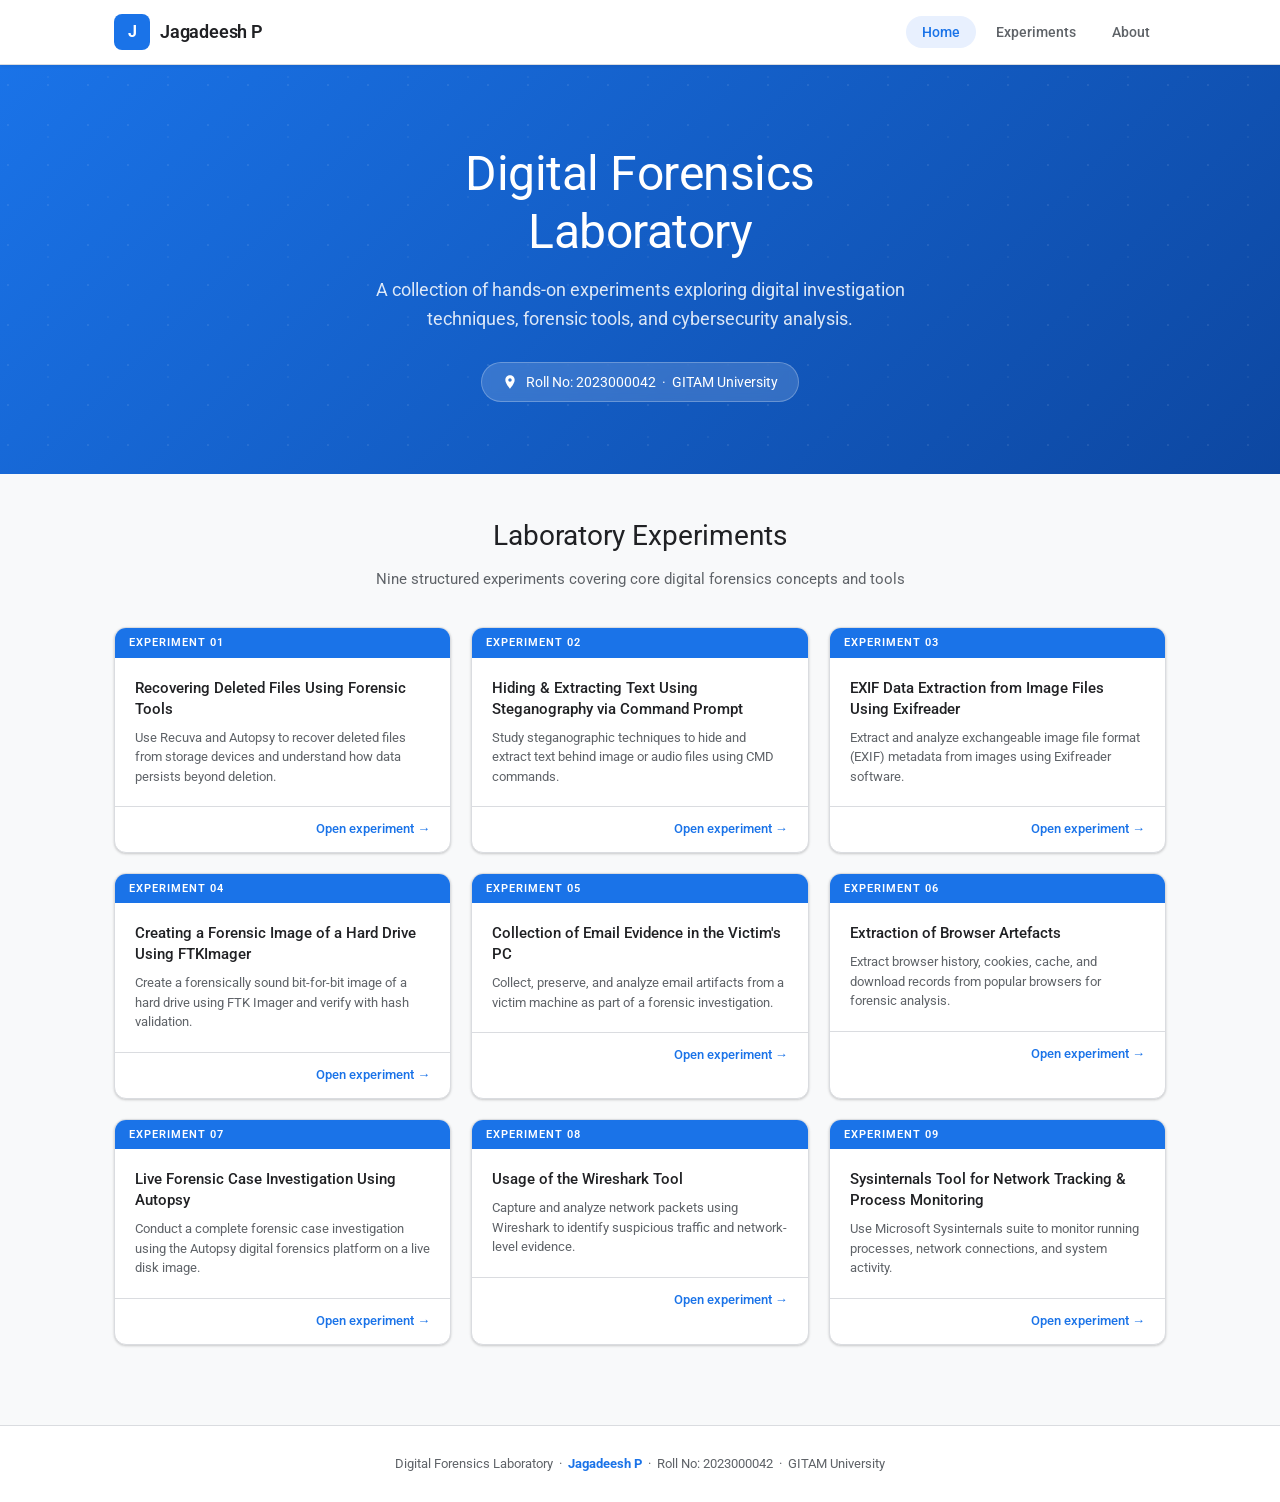
==== index.html @ 0c58a4b4 "Initial commit: Digital Forensics Lab site for Jagadeesh P (2023000042)" ====
<!DOCTYPE html>
<html lang="en">
<head>
  <meta charset="UTF-8" />
  <meta name="viewport" content="width=device-width, initial-scale=1.0" />
  <title>Digital Forensics Lab — Jagadeesh P</title>
  <link rel="preconnect" href="https://fonts.googleapis.com" />
  <link href="https://fonts.googleapis.com/css2?family=Google+Sans:wght@400;500;600;700&family=Roboto:wght@400;500&family=Roboto+Mono&display=swap" rel="stylesheet" />
  <link rel="stylesheet" href="style.css" />
</head>
<body>

<!-- NAV -->
<nav class="site-nav">
  <div class="nav-inner">
    <a href="index.html" class="site-logo">
      <div class="logo-icon">J</div>
      <span class="logo-text">Jagadeesh P</span>
    </a>
    <ul class="nav-links">
      <li><a href="index.html" class="active">Home</a></li>
      <li><a href="experiments.html">Experiments</a></li>
      <li><a href="about.html">About</a></li>
    </ul>
  </div>
</nav>

<!-- HERO -->
<section class="hero">
  <div class="hero-content">
    <h1>Digital Forensics<br>Laboratory</h1>
    <p>A collection of hands-on experiments exploring digital investigation techniques, forensic tools, and cybersecurity analysis.</p>
    <div class="hero-meta">
      <svg width="16" height="16" viewBox="0 0 24 24" fill="currentColor"><path d="M12 2C8.13 2 5 5.13 5 9c0 5.25 7 13 7 13s7-7.75 7-13c0-3.87-3.13-7-7-7zm0 9.5c-1.38 0-2.5-1.12-2.5-2.5s1.12-2.5 2.5-2.5 2.5 1.12 2.5 2.5-1.12 2.5-2.5 2.5z"/></svg>
      Roll No: 2023000042 &nbsp;·&nbsp; GITAM University
    </div>
  </div>
</section>

<!-- EXPERIMENTS LIST -->
<div class="page-wrap">
  <div class="section-heading">
    <h2>Laboratory Experiments</h2>
    <p>Nine structured experiments covering core digital forensics concepts and tools</p>
  </div>

  <div class="cards-grid">

    <a href="experiments/exp1.html" class="card">
      <div class="card-num">Experiment 01</div>
      <div class="card-body">
        <h3>Recovering Deleted Files Using Forensic Tools</h3>
        <p>Use Recuva and Autopsy to recover deleted files from storage devices and understand how data persists beyond deletion.</p>
      </div>
      <div class="card-arrow">Open experiment →</div>
    </a>

    <a href="experiments/exp2.html" class="card">
      <div class="card-num">Experiment 02</div>
      <div class="card-body">
        <h3>Hiding &amp; Extracting Text Using Steganography via Command Prompt</h3>
        <p>Study steganographic techniques to hide and extract text behind image or audio files using CMD commands.</p>
      </div>
      <div class="card-arrow">Open experiment →</div>
    </a>

    <a href="experiments/exp3.html" class="card">
      <div class="card-num">Experiment 03</div>
      <div class="card-body">
        <h3>EXIF Data Extraction from Image Files Using Exifreader</h3>
        <p>Extract and analyze exchangeable image file format (EXIF) metadata from images using Exifreader software.</p>
      </div>
      <div class="card-arrow">Open experiment →</div>
    </a>

    <a href="experiments/exp4.html" class="card">
      <div class="card-num">Experiment 04</div>
      <div class="card-body">
        <h3>Creating a Forensic Image of a Hard Drive Using FTKImager</h3>
        <p>Create a forensically sound bit-for-bit image of a hard drive using FTK Imager and verify with hash validation.</p>
      </div>
      <div class="card-arrow">Open experiment →</div>
    </a>

    <a href="experiments/exp5.html" class="card">
      <div class="card-num">Experiment 05</div>
      <div class="card-body">
        <h3>Collection of Email Evidence in the Victim's PC</h3>
        <p>Collect, preserve, and analyze email artifacts from a victim machine as part of a forensic investigation.</p>
      </div>
      <div class="card-arrow">Open experiment →</div>
    </a>

    <a href="experiments/exp6.html" class="card">
      <div class="card-num">Experiment 06</div>
      <div class="card-body">
        <h3>Extraction of Browser Artefacts</h3>
        <p>Extract browser history, cookies, cache, and download records from popular browsers for forensic analysis.</p>
      </div>
      <div class="card-arrow">Open experiment →</div>
    </a>

    <a href="experiments/exp7.html" class="card">
      <div class="card-num">Experiment 07</div>
      <div class="card-body">
        <h3>Live Forensic Case Investigation Using Autopsy</h3>
        <p>Conduct a complete forensic case investigation using the Autopsy digital forensics platform on a live disk image.</p>
      </div>
      <div class="card-arrow">Open experiment →</div>
    </a>

    <a href="experiments/exp8.html" class="card">
      <div class="card-num">Experiment 08</div>
      <div class="card-body">
        <h3>Usage of the Wireshark Tool</h3>
        <p>Capture and analyze network packets using Wireshark to identify suspicious traffic and network-level evidence.</p>
      </div>
      <div class="card-arrow">Open experiment →</div>
    </a>

    <a href="experiments/exp9.html" class="card">
      <div class="card-num">Experiment 09</div>
      <div class="card-body">
        <h3>Sysinternals Tool for Network Tracking &amp; Process Monitoring</h3>
        <p>Use Microsoft Sysinternals suite to monitor running processes, network connections, and system activity.</p>
      </div>
      <div class="card-arrow">Open experiment →</div>
    </a>

  </div>
</div>

<!-- FOOTER -->
<footer class="site-footer">
  <p>Digital Forensics Laboratory &nbsp;·&nbsp; <strong>Jagadeesh P</strong> &nbsp;·&nbsp; Roll No: 2023000042 &nbsp;·&nbsp; GITAM University</p>
</footer>

</body>
</html>
---- style.css ----
/* Google Sites inspired theme - Jagadeesh (Blue accent) */

:root {
  --primary: #1a73e8;
  --primary-dark: #1557b0;
  --primary-light: #e8f0fe;
  --accent: #1a73e8;
  --header-bg: #1a73e8;
  --nav-bg: #ffffff;
  --hero-bg: linear-gradient(135deg, #1a73e8 0%, #0d47a1 100%);
  --text-primary: #202124;
  --text-secondary: #5f6368;
  --text-on-primary: #ffffff;
  --surface: #ffffff;
  --surface-variant: #f8f9fa;
  --border: #dadce0;
  --card-shadow: 0 1px 3px rgba(0,0,0,0.12), 0 1px 2px rgba(0,0,0,0.08);
  --card-hover-shadow: 0 4px 12px rgba(26,115,232,0.15), 0 2px 6px rgba(0,0,0,0.1);
  --font: 'Google Sans', 'Roboto', sans-serif;
  --font-mono: 'Roboto Mono', monospace;
  --radius: 8px;
  --radius-lg: 12px;
}

* { box-sizing: border-box; margin: 0; padding: 0; }

html { scroll-behavior: smooth; }

body {
  font-family: var(--font);
  color: var(--text-primary);
  background: var(--surface-variant);
  line-height: 1.6;
  font-size: 16px;
}

/* ── NAVIGATION ── */
.site-nav {
  background: var(--nav-bg);
  border-bottom: 1px solid var(--border);
  position: sticky;
  top: 0;
  z-index: 100;
  box-shadow: 0 1px 4px rgba(0,0,0,0.08);
}

.nav-inner {
  max-width: 1100px;
  margin: 0 auto;
  padding: 0 24px;
  height: 64px;
  display: flex;
  align-items: center;
  justify-content: space-between;
}

.site-logo {
  display: flex;
  align-items: center;
  gap: 10px;
  text-decoration: none;
}

.site-logo .logo-icon {
  width: 36px;
  height: 36px;
  background: var(--primary);
  border-radius: 8px;
  display: flex;
  align-items: center;
  justify-content: center;
  color: white;
  font-weight: 700;
  font-size: 16px;
}

.site-logo .logo-text {
  font-size: 18px;
  font-weight: 600;
  color: var(--text-primary);
  letter-spacing: -0.2px;
}

.nav-links {
  display: flex;
  align-items: center;
  gap: 4px;
  list-style: none;
}

.nav-links a {
  text-decoration: none;
  color: var(--text-secondary);
  font-size: 14px;
  font-weight: 500;
  padding: 8px 16px;
  border-radius: 20px;
  transition: background 0.2s, color 0.2s;
}

.nav-links a:hover,
.nav-links a.active {
  background: var(--primary-light);
  color: var(--primary);
}

/* ── HERO ── */
.hero {
  background: var(--hero-bg);
  padding: 80px 24px 72px;
  text-align: center;
  position: relative;
  overflow: hidden;
}

.hero::before {
  content: '';
  position: absolute;
  inset: 0;
  background-image: radial-gradient(circle at 20% 50%, rgba(255,255,255,0.08) 1px, transparent 1px),
    radial-gradient(circle at 80% 20%, rgba(255,255,255,0.05) 1px, transparent 1px);
  background-size: 40px 40px, 60px 60px;
}

.hero-content { position: relative; max-width: 760px; margin: 0 auto; }

.hero h1 {
  font-size: clamp(28px, 5vw, 48px);
  font-weight: 400;
  color: white;
  letter-spacing: -0.5px;
  line-height: 1.2;
  margin-bottom: 16px;
}

.hero p {
  font-size: 18px;
  color: rgba(255,255,255,0.85);
  max-width: 560px;
  margin: 0 auto 28px;
}

.hero-meta {
  display: inline-flex;
  align-items: center;
  gap: 8px;
  background: rgba(255,255,255,0.15);
  border: 1px solid rgba(255,255,255,0.25);
  padding: 8px 20px;
  border-radius: 24px;
  color: white;
  font-size: 14px;
  backdrop-filter: blur(4px);
}

/* ── PAGE WRAPPER ── */
.page-wrap {
  max-width: 1100px;
  margin: 0 auto;
  padding: 40px 24px 80px;
}

/* ── SECTION HEADING ── */
.section-heading {
  text-align: center;
  margin-bottom: 36px;
}

.section-heading h2 {
  font-size: 28px;
  font-weight: 400;
  color: var(--text-primary);
  margin-bottom: 8px;
}

.section-heading p {
  color: var(--text-secondary);
  font-size: 15px;
}

/* ── CARDS GRID ── */
.cards-grid {
  display: grid;
  grid-template-columns: repeat(auto-fill, minmax(300px, 1fr));
  gap: 20px;
}

.card {
  background: var(--surface);
  border: 1px solid var(--border);
  border-radius: var(--radius-lg);
  overflow: hidden;
  text-decoration: none;
  color: inherit;
  display: block;
  transition: box-shadow 0.2s, transform 0.2s;
  box-shadow: var(--card-shadow);
}

.card:hover {
  box-shadow: var(--card-hover-shadow);
  transform: translateY(-2px);
}

.card-num {
  background: var(--primary);
  color: white;
  font-size: 11px;
  font-weight: 600;
  letter-spacing: 1px;
  text-transform: uppercase;
  padding: 6px 14px;
}

.card-body { padding: 20px; }

.card-body h3 {
  font-size: 15px;
  font-weight: 500;
  line-height: 1.4;
  color: var(--text-primary);
  margin-bottom: 8px;
}

.card-body p {
  font-size: 13px;
  color: var(--text-secondary);
  line-height: 1.5;
}

.card-arrow {
  display: flex;
  align-items: center;
  justify-content: flex-end;
  padding: 12px 20px;
  border-top: 1px solid var(--border);
  color: var(--primary);
  font-size: 13px;
  font-weight: 500;
  gap: 4px;
}

/* ── EXPERIMENT PAGE ── */
.exp-header {
  background: var(--hero-bg);
  padding: 56px 24px 48px;
  text-align: center;
}

.exp-header .exp-num {
  display: inline-block;
  background: rgba(255,255,255,0.2);
  color: white;
  font-size: 12px;
  font-weight: 600;
  letter-spacing: 1.5px;
  text-transform: uppercase;
  padding: 4px 14px;
  border-radius: 20px;
  margin-bottom: 14px;
}

.exp-header h1 {
  font-size: clamp(20px, 4vw, 34px);
  font-weight: 400;
  color: white;
  max-width: 780px;
  margin: 0 auto;
  line-height: 1.3;
}

/* ── CONTENT BLOCKS ── */
.content-block {
  background: var(--surface);
  border: 1px solid var(--border);
  border-radius: var(--radius-lg);
  padding: 32px;
  margin-bottom: 24px;
  box-shadow: var(--card-shadow);
}

.content-block h2 {
  font-size: 20px;
  font-weight: 500;
  color: var(--primary);
  margin-bottom: 16px;
  padding-bottom: 12px;
  border-bottom: 2px solid var(--primary-light);
  display: flex;
  align-items: center;
  gap: 10px;
}

.content-block h2 .icon {
  width: 28px;
  height: 28px;
  background: var(--primary-light);
  border-radius: 6px;
  display: inline-flex;
  align-items: center;
  justify-content: center;
  font-size: 14px;
}

.content-block p {
  color: var(--text-secondary);
  font-size: 15px;
  line-height: 1.75;
  margin-bottom: 12px;
}

.content-block p:last-child { margin-bottom: 0; }

/* ── STEPS ── */
.steps-list { list-style: none; counter-reset: steps; }

.steps-list li {
  counter-increment: steps;
  display: flex;
  gap: 16px;
  margin-bottom: 20px;
  align-items: flex-start;
}

.steps-list li::before {
  content: counter(steps);
  flex-shrink: 0;
  width: 30px;
  height: 30px;
  background: var(--primary);
  color: white;
  border-radius: 50%;
  display: flex;
  align-items: center;
  justify-content: center;
  font-size: 13px;
  font-weight: 600;
  margin-top: 2px;
}

.steps-list li .step-content h4 {
  font-size: 15px;
  font-weight: 500;
  color: var(--text-primary);
  margin-bottom: 4px;
}

.steps-list li .step-content p {
  font-size: 14px;
  color: var(--text-secondary);
  margin-bottom: 0;
}

/* ── CODE BLOCK ── */
.code-block {
  background: #1e1e2e;
  color: #cdd6f4;
  font-family: var(--font-mono);
  font-size: 13px;
  padding: 20px 24px;
  border-radius: var(--radius);
  overflow-x: auto;
  margin: 16px 0;
  line-height: 1.7;
}

/* ── IMAGE PLACEHOLDER ── */
.img-placeholder {
  background: var(--surface-variant);
  border: 2px dashed var(--border);
  border-radius: var(--radius);
  padding: 40px 20px;
  text-align: center;
  color: var(--text-secondary);
  font-size: 14px;
  margin: 16px 0;
}

.img-placeholder .icon { font-size: 32px; margin-bottom: 8px; }

.img-row {
  display: grid;
  grid-template-columns: repeat(auto-fill, minmax(220px, 1fr));
  gap: 16px;
  margin: 16px 0;
}

/* ── INFO CHIPS ── */
.info-chips {
  display: flex;
  flex-wrap: wrap;
  gap: 8px;
  margin: 16px 0;
}

.chip {
  background: var(--primary-light);
  color: var(--primary);
  font-size: 13px;
  font-weight: 500;
  padding: 6px 14px;
  border-radius: 20px;
}

/* ── NAV BREADCRUMB ── */
.breadcrumb {
  display: flex;
  align-items: center;
  gap: 8px;
  padding: 16px 24px;
  background: var(--surface);
  border-bottom: 1px solid var(--border);
  font-size: 13px;
  max-width: 100%;
}

.breadcrumb a {
  color: var(--primary);
  text-decoration: none;
}

.breadcrumb a:hover { text-decoration: underline; }
.breadcrumb span { color: var(--text-secondary); }

/* ── EXP NAV ── */
.exp-nav {
  display: flex;
  justify-content: space-between;
  margin-top: 32px;
  gap: 16px;
}

.exp-nav a {
  background: var(--surface);
  border: 1px solid var(--border);
  color: var(--primary);
  text-decoration: none;
  padding: 12px 20px;
  border-radius: var(--radius);
  font-size: 14px;
  font-weight: 500;
  display: flex;
  align-items: center;
  gap: 8px;
  transition: background 0.2s;
}

.exp-nav a:hover { background: var(--primary-light); }

/* ── FOOTER ── */
.site-footer {
  background: var(--surface);
  border-top: 1px solid var(--border);
  padding: 28px 24px;
  text-align: center;
  color: var(--text-secondary);
  font-size: 13px;
}

.site-footer strong { color: var(--primary); }

/* ── ABOUT CARD ── */
.about-card {
  background: var(--hero-bg);
  border-radius: var(--radius-lg);
  padding: 40px;
  color: white;
  text-align: center;
  margin-bottom: 32px;
}

.about-card .avatar {
  width: 80px;
  height: 80px;
  background: rgba(255,255,255,0.2);
  border-radius: 50%;
  margin: 0 auto 16px;
  display: flex;
  align-items: center;
  justify-content: center;
  font-size: 32px;
  font-weight: 700;
}

.about-card h2 { font-size: 24px; font-weight: 400; margin-bottom: 6px; }
.about-card p { opacity: 0.85; font-size: 15px; }

/* ── RESPONSIVE ── */
@media (max-width: 640px) {
  .nav-links { display: none; }
  .hero { padding: 48px 16px 40px; }
  .content-block { padding: 20px; }
  .exp-nav { flex-direction: column; }
}
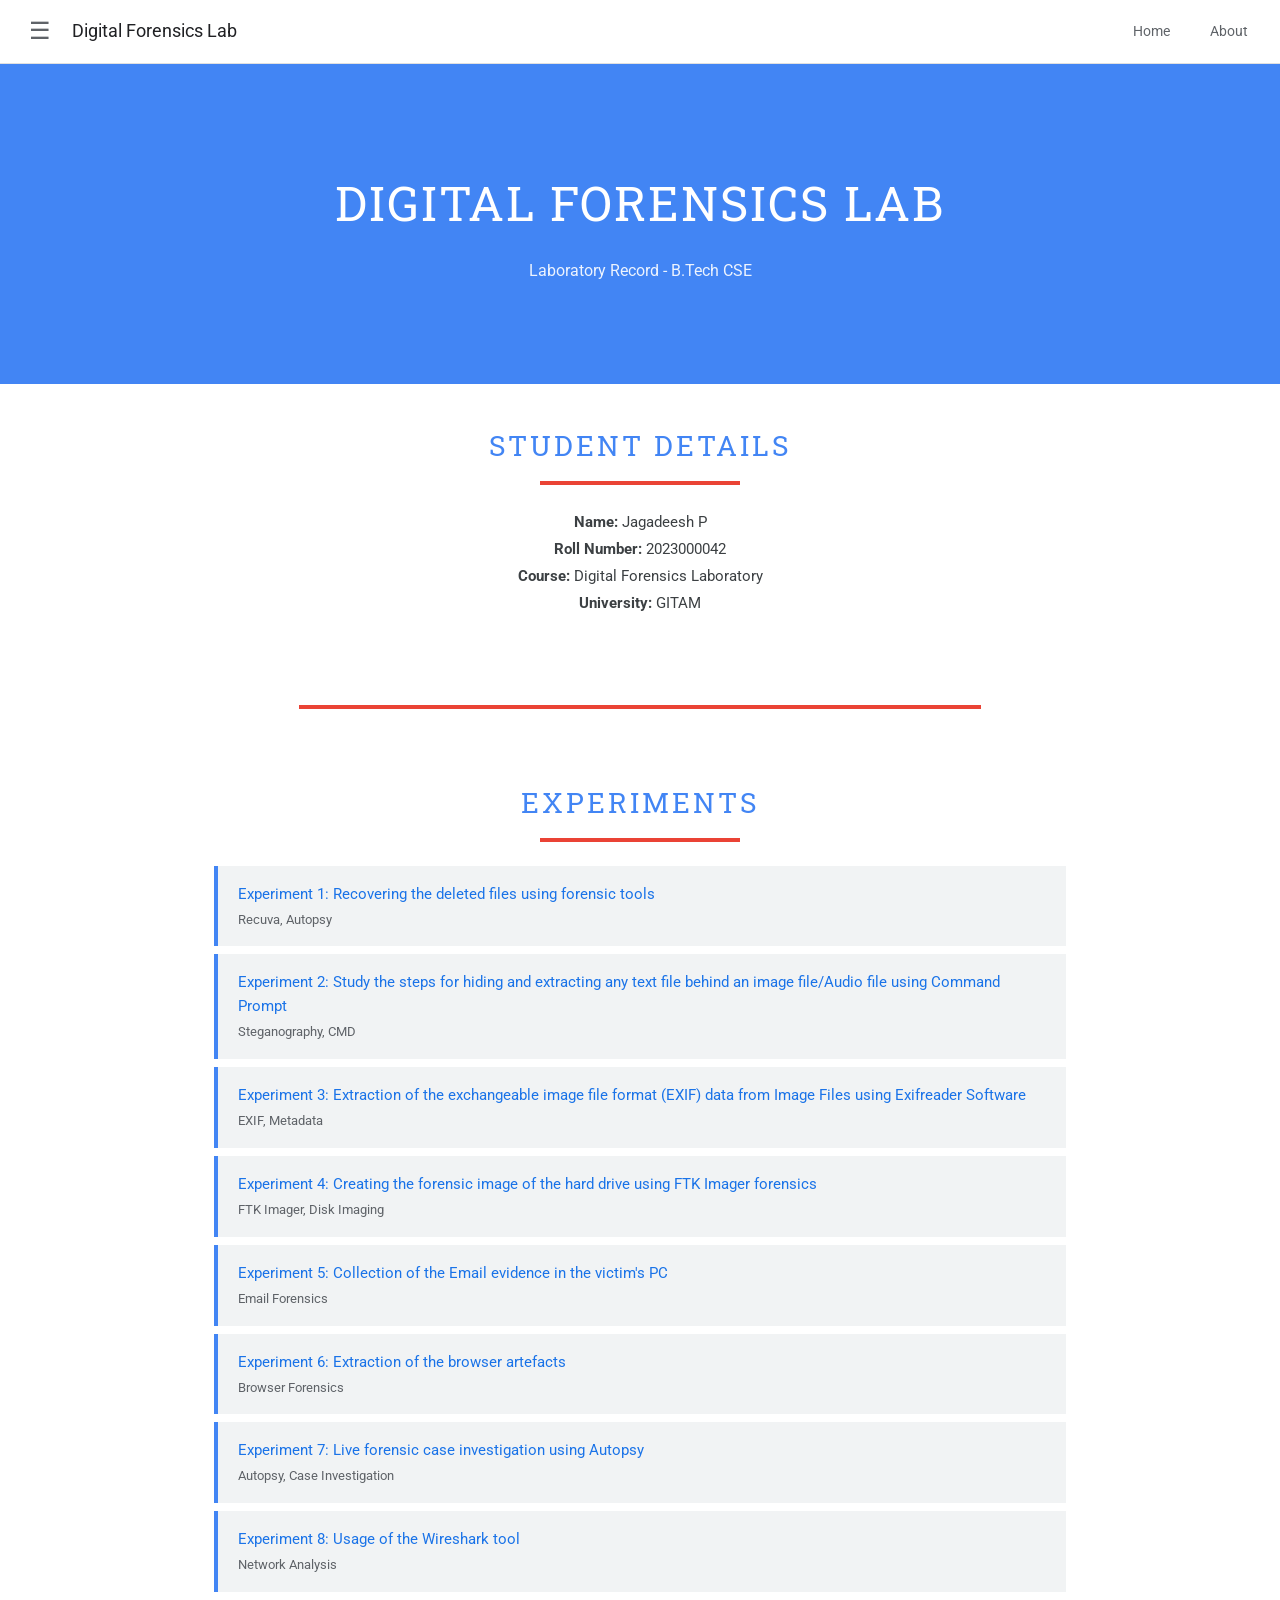
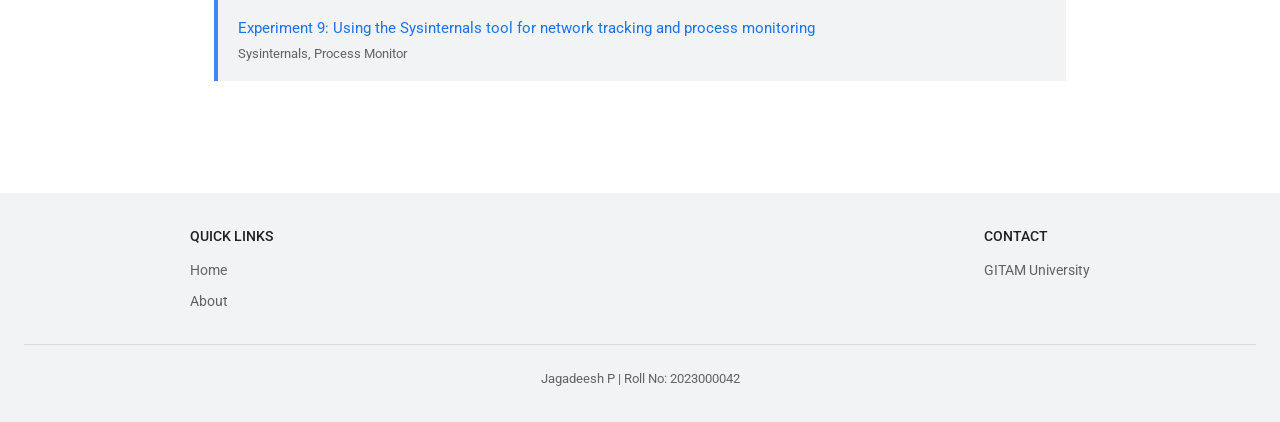
==== commit 17266f50: "Add authentic Google Sites styled digital forensics lab experiments" ====
--- a/index.html
+++ b/index.html
@@ -1,138 +1,114 @@
 <!DOCTYPE html>
 <html lang="en">
 <head>
-  <meta charset="UTF-8" />
-  <meta name="viewport" content="width=device-width, initial-scale=1.0" />
-  <title>Digital Forensics Lab — Jagadeesh P</title>
-  <link rel="preconnect" href="https://fonts.googleapis.com" />
-  <link href="https://fonts.googleapis.com/css2?family=Google+Sans:wght@400;500;600;700&family=Roboto:wght@400;500&family=Roboto+Mono&display=swap" rel="stylesheet" />
-  <link rel="stylesheet" href="style.css" />
+  <meta charset="UTF-8">
+  <meta name="viewport" content="width=device-width, initial-scale=1.0">
+  <title>Digital Forensics Lab</title>
+  <link rel="stylesheet" href="style.css">
 </head>
 <body>
 
-<!-- NAV -->
-<nav class="site-nav">
-  <div class="nav-inner">
-    <a href="index.html" class="site-logo">
-      <div class="logo-icon">J</div>
-      <span class="logo-text">Jagadeesh P</span>
-    </a>
-    <ul class="nav-links">
-      <li><a href="index.html" class="active">Home</a></li>
-      <li><a href="experiments.html">Experiments</a></li>
-      <li><a href="about.html">About</a></li>
-    </ul>
-  </div>
-</nav>
+<!-- Header -->
+<header class="gs-header">
+  <div class="gs-menu-btn">☰</div>
+  <div class="gs-site-name">Digital Forensics Lab</div>
+  <nav class="gs-header-nav">
+    <a href="index.html">Home</a>
+    <a href="about.html">About</a>
+  </nav>
+</header>
 
-<!-- HERO -->
-<section class="hero">
-  <div class="hero-content">
-    <h1>Digital Forensics<br>Laboratory</h1>
-    <p>A collection of hands-on experiments exploring digital investigation techniques, forensic tools, and cybersecurity analysis.</p>
-    <div class="hero-meta">
-      <svg width="16" height="16" viewBox="0 0 24 24" fill="currentColor"><path d="M12 2C8.13 2 5 5.13 5 9c0 5.25 7 13 7 13s7-7.75 7-13c0-3.87-3.13-7-7-7zm0 9.5c-1.38 0-2.5-1.12-2.5-2.5s1.12-2.5 2.5-2.5 2.5 1.12 2.5 2.5-1.12 2.5-2.5 2.5z"/></svg>
-      Roll No: 2023000042 &nbsp;·&nbsp; GITAM University
-    </div>
-  </div>
-</section>
-
-<!-- EXPERIMENTS LIST -->
-<div class="page-wrap">
-  <div class="section-heading">
-    <h2>Laboratory Experiments</h2>
-    <p>Nine structured experiments covering core digital forensics concepts and tools</p>
-  </div>
-
-  <div class="cards-grid">
-
-    <a href="experiments/exp1.html" class="card">
-      <div class="card-num">Experiment 01</div>
-      <div class="card-body">
-        <h3>Recovering Deleted Files Using Forensic Tools</h3>
-        <p>Use Recuva and Autopsy to recover deleted files from storage devices and understand how data persists beyond deletion.</p>
-      </div>
-      <div class="card-arrow">Open experiment →</div>
-    </a>
-
-    <a href="experiments/exp2.html" class="card">
-      <div class="card-num">Experiment 02</div>
-      <div class="card-body">
-        <h3>Hiding &amp; Extracting Text Using Steganography via Command Prompt</h3>
-        <p>Study steganographic techniques to hide and extract text behind image or audio files using CMD commands.</p>
-      </div>
-      <div class="card-arrow">Open experiment →</div>
-    </a>
-
-    <a href="experiments/exp3.html" class="card">
-      <div class="card-num">Experiment 03</div>
-      <div class="card-body">
-        <h3>EXIF Data Extraction from Image Files Using Exifreader</h3>
-        <p>Extract and analyze exchangeable image file format (EXIF) metadata from images using Exifreader software.</p>
-      </div>
-      <div class="card-arrow">Open experiment →</div>
-    </a>
-
-    <a href="experiments/exp4.html" class="card">
-      <div class="card-num">Experiment 04</div>
-      <div class="card-body">
-        <h3>Creating a Forensic Image of a Hard Drive Using FTKImager</h3>
-        <p>Create a forensically sound bit-for-bit image of a hard drive using FTK Imager and verify with hash validation.</p>
-      </div>
-      <div class="card-arrow">Open experiment →</div>
-    </a>
-
-    <a href="experiments/exp5.html" class="card">
-      <div class="card-num">Experiment 05</div>
-      <div class="card-body">
-        <h3>Collection of Email Evidence in the Victim's PC</h3>
-        <p>Collect, preserve, and analyze email artifacts from a victim machine as part of a forensic investigation.</p>
-      </div>
-      <div class="card-arrow">Open experiment →</div>
-    </a>
-
-    <a href="experiments/exp6.html" class="card">
-      <div class="card-num">Experiment 06</div>
-      <div class="card-body">
-        <h3>Extraction of Browser Artefacts</h3>
-        <p>Extract browser history, cookies, cache, and download records from popular browsers for forensic analysis.</p>
-      </div>
-      <div class="card-arrow">Open experiment →</div>
-    </a>
-
-    <a href="experiments/exp7.html" class="card">
-      <div class="card-num">Experiment 07</div>
-      <div class="card-body">
-        <h3>Live Forensic Case Investigation Using Autopsy</h3>
-        <p>Conduct a complete forensic case investigation using the Autopsy digital forensics platform on a live disk image.</p>
-      </div>
-      <div class="card-arrow">Open experiment →</div>
-    </a>
-
-    <a href="experiments/exp8.html" class="card">
-      <div class="card-num">Experiment 08</div>
-      <div class="card-body">
-        <h3>Usage of the Wireshark Tool</h3>
-        <p>Capture and analyze network packets using Wireshark to identify suspicious traffic and network-level evidence.</p>
-      </div>
-      <div class="card-arrow">Open experiment →</div>
-    </a>
-
-    <a href="experiments/exp9.html" class="card">
-      <div class="card-num">Experiment 09</div>
-      <div class="card-body">
-        <h3>Sysinternals Tool for Network Tracking &amp; Process Monitoring</h3>
-        <p>Use Microsoft Sysinternals suite to monitor running processes, network connections, and system activity.</p>
-      </div>
-      <div class="card-arrow">Open experiment →</div>
-    </a>
-
+<!-- Banner -->
+<div class="gs-banner">
+  <div>
+    <div class="gs-banner-title">DIGITAL FORENSICS LAB</div>
+    <div class="gs-banner-sub">Laboratory Record - B.Tech CSE</div>
   </div>
 </div>
 
-<!-- FOOTER -->
-<footer class="site-footer">
-  <p>Digital Forensics Laboratory &nbsp;·&nbsp; <strong>Jagadeesh P</strong> &nbsp;·&nbsp; Roll No: 2023000042 &nbsp;·&nbsp; GITAM University</p>
+<!-- Content -->
+<div class="gs-content">
+
+  <div class="gs-section">
+    <div class="gs-heading">
+      <h2>Student Details</h2>
+      <div class="gs-heading-line"></div>
+    </div>
+    
+    <p class="gs-text gs-text-center">
+      <strong>Name:</strong> Jagadeesh P<br>
+      <strong>Roll Number:</strong> 2023000042<br>
+      <strong>Course:</strong> Digital Forensics Laboratory<br>
+      <strong>University:</strong> GITAM
+    </p>
+  </div>
+
+  <div class="gs-divider"></div>
+
+  <div class="gs-section">
+    <div class="gs-heading">
+      <h2>Experiments</h2>
+      <div class="gs-heading-line"></div>
+    </div>
+
+    <div class="gs-exp-grid">
+      <a href="experiments/exp1.html" class="gs-exp-link">
+        Experiment 1: Recovering the deleted files using forensic tools
+        <span>Recuva, Autopsy</span>
+      </a>
+      <a href="experiments/exp2.html" class="gs-exp-link">
+        Experiment 2: Study the steps for hiding and extracting any text file behind an image file/Audio file using Command Prompt
+        <span>Steganography, CMD</span>
+      </a>
+      <a href="experiments/exp3.html" class="gs-exp-link">
+        Experiment 3: Extraction of the exchangeable image file format (EXIF) data from Image Files using Exifreader Software
+        <span>EXIF, Metadata</span>
+      </a>
+      <a href="experiments/exp4.html" class="gs-exp-link">
+        Experiment 4: Creating the forensic image of the hard drive using FTK Imager forensics
+        <span>FTK Imager, Disk Imaging</span>
+      </a>
+      <a href="experiments/exp5.html" class="gs-exp-link">
+        Experiment 5: Collection of the Email evidence in the victim's PC
+        <span>Email Forensics</span>
+      </a>
+      <a href="experiments/exp6.html" class="gs-exp-link">
+        Experiment 6: Extraction of the browser artefacts
+        <span>Browser Forensics</span>
+      </a>
+      <a href="experiments/exp7.html" class="gs-exp-link">
+        Experiment 7: Live forensic case investigation using Autopsy
+        <span>Autopsy, Case Investigation</span>
+      </a>
+      <a href="experiments/exp8.html" class="gs-exp-link">
+        Experiment 8: Usage of the Wireshark tool
+        <span>Network Analysis</span>
+      </a>
+      <a href="experiments/exp9.html" class="gs-exp-link">
+        Experiment 9: Using the Sysinternals tool for network tracking and process monitoring
+        <span>Sysinternals, Process Monitor</span>
+      </a>
+    </div>
+  </div>
+
+</div>
+
+<!-- Footer -->
+<footer class="gs-footer">
+  <div class="gs-footer-inner">
+    <div class="gs-footer-col">
+      <h4>Quick Links</h4>
+      <a href="index.html">Home</a>
+      <a href="about.html">About</a>
+    </div>
+    <div class="gs-footer-col">
+      <h4>Contact</h4>
+      <a href="#">GITAM University</a>
+    </div>
+  </div>
+  <div class="gs-footer-bottom">
+    Jagadeesh P | Roll No: 2023000042
+  </div>
 </footer>
 
 </body>
--- a/style.css
+++ b/style.css
@@ -1,494 +1,386 @@
-/* Google Sites inspired theme - Jagadeesh (Blue accent) */
-
-:root {
-  --primary: #1a73e8;
-  --primary-dark: #1557b0;
-  --primary-light: #e8f0fe;
-  --accent: #1a73e8;
-  --header-bg: #1a73e8;
-  --nav-bg: #ffffff;
-  --hero-bg: linear-gradient(135deg, #1a73e8 0%, #0d47a1 100%);
-  --text-primary: #202124;
-  --text-secondary: #5f6368;
-  --text-on-primary: #ffffff;
-  --surface: #ffffff;
-  --surface-variant: #f8f9fa;
-  --border: #dadce0;
-  --card-shadow: 0 1px 3px rgba(0,0,0,0.12), 0 1px 2px rgba(0,0,0,0.08);
-  --card-hover-shadow: 0 4px 12px rgba(26,115,232,0.15), 0 2px 6px rgba(0,0,0,0.1);
-  --font: 'Google Sans', 'Roboto', sans-serif;
-  --font-mono: 'Roboto Mono', monospace;
-  --radius: 8px;
-  --radius-lg: 12px;
-}
-
-* { box-sizing: border-box; margin: 0; padding: 0; }
-
-html { scroll-behavior: smooth; }
+/* Authentic Google Sites Theme - Jagadeesh */
+
+@import url('https://fonts.googleapis.com/css2?family=Roboto:wght@400;500;700&family=Roboto+Slab:wght@400;700&display=swap');
+
+* {
+  margin: 0;
+  padding: 0;
+  box-sizing: border-box;
+}
 
 body {
-  font-family: var(--font);
-  color: var(--text-primary);
-  background: var(--surface-variant);
+  font-family: 'Roboto', Arial, sans-serif;
+  font-size: 15px;
   line-height: 1.6;
-  font-size: 16px;
-}
-
-/* ── NAVIGATION ── */
-.site-nav {
-  background: var(--nav-bg);
-  border-bottom: 1px solid var(--border);
+  color: #000;
+  background: #fff;
+}
+
+/* ===== GOOGLE SITES HEADER ===== */
+.gs-header {
+  background: #fff;
+  border-bottom: 1px solid #e0e0e0;
+  padding: 0 16px;
+  height: 64px;
+  display: flex;
+  align-items: center;
   position: sticky;
   top: 0;
   z-index: 100;
-  box-shadow: 0 1px 4px rgba(0,0,0,0.08);
-}
-
-.nav-inner {
-  max-width: 1100px;
+}
+
+.gs-menu-btn {
+  width: 48px;
+  height: 48px;
+  display: flex;
+  align-items: center;
+  justify-content: center;
+  font-size: 24px;
+  color: #5f6368;
+  cursor: pointer;
+  border-radius: 50%;
+  margin-right: 8px;
+}
+
+.gs-menu-btn:hover {
+  background: rgba(0,0,0,0.04);
+}
+
+.gs-site-name {
+  font-size: 18px;
+  font-weight: 400;
+  color: #202124;
+}
+
+.gs-header-nav {
+  margin-left: auto;
+  display: flex;
+  gap: 8px;
+}
+
+.gs-header-nav a {
+  padding: 8px 16px;
+  text-decoration: none;
+  color: #5f6368;
+  font-size: 14px;
+}
+
+.gs-header-nav a:hover {
+  color: #202124;
+}
+
+/* ===== HERO BANNER ===== */
+.gs-banner {
+  background: #4285f4;
+  min-height: 320px;
+  display: flex;
+  align-items: center;
+  justify-content: center;
+  text-align: center;
+  padding: 48px 24px;
+}
+
+.gs-banner-title {
+  font-family: 'Roboto Slab', serif;
+  font-size: 48px;
+  font-weight: 400;
+  color: #fff;
+  letter-spacing: 2px;
+}
+
+.gs-banner-sub {
+  font-size: 16px;
+  color: rgba(255,255,255,0.9);
+  margin-top: 16px;
+}
+
+/* ===== MAIN CONTENT ===== */
+.gs-content {
+  max-width: 900px;
   margin: 0 auto;
   padding: 0 24px;
-  height: 64px;
-  display: flex;
-  align-items: center;
-  justify-content: space-between;
-}
-
-.site-logo {
-  display: flex;
-  align-items: center;
-  gap: 10px;
-  text-decoration: none;
-}
-
-.site-logo .logo-icon {
-  width: 36px;
-  height: 36px;
-  background: var(--primary);
-  border-radius: 8px;
+}
+
+/* ===== SECTION ===== */
+.gs-section {
+  padding: 40px 0;
+}
+
+.gs-section-alt {
+  background: #f8f9fa;
+  margin: 0 -24px;
+  padding: 40px 24px;
+}
+
+/* ===== SECTION HEADING (Google Sites style) ===== */
+.gs-heading {
+  text-align: center;
+  margin-bottom: 24px;
+}
+
+.gs-heading h2 {
+  font-family: 'Roboto Slab', serif;
+  font-size: 28px;
+  font-weight: 400;
+  color: #4285f4;
+  text-transform: uppercase;
+  letter-spacing: 3px;
+  margin-bottom: 12px;
+}
+
+.gs-heading-line {
+  width: 200px;
+  height: 4px;
+  background: #ea4335;
+  margin: 0 auto;
+}
+
+/* ===== TEXT BLOCK ===== */
+.gs-text {
+  font-size: 15px;
+  line-height: 1.8;
+  color: #3c4043;
+  margin-bottom: 16px;
+}
+
+.gs-text-center {
+  text-align: center;
+}
+
+/* ===== IMAGE + CAPTION (Google Sites style) ===== */
+.gs-image-row {
+  display: flex;
+  gap: 24px;
+  flex-wrap: wrap;
+  justify-content: center;
+  margin: 24px 0;
+}
+
+.gs-image-block {
+  flex: 1;
+  min-width: 250px;
+  max-width: 400px;
+  text-align: center;
+}
+
+.gs-image-block img {
+  width: 100%;
+  height: auto;
+  display: block;
+}
+
+.gs-image-placeholder {
+  background: #e8eaed;
+  height: 200px;
   display: flex;
   align-items: center;
   justify-content: center;
-  color: white;
-  font-weight: 700;
-  font-size: 16px;
-}
-
-.site-logo .logo-text {
-  font-size: 18px;
-  font-weight: 600;
-  color: var(--text-primary);
-  letter-spacing: -0.2px;
-}
-
-.nav-links {
-  display: flex;
-  align-items: center;
-  gap: 4px;
-  list-style: none;
-}
-
-.nav-links a {
-  text-decoration: none;
-  color: var(--text-secondary);
+  color: #80868b;
+  font-size: 14px;
+}
+
+.gs-image-caption {
+  font-size: 14px;
+  color: #202124;
+  margin-top: 12px;
+  line-height: 1.5;
+}
+
+/* ===== SIMPLE LIST ===== */
+.gs-list {
+  list-style: disc;
+  margin-left: 24px;
+  margin-bottom: 16px;
+}
+
+.gs-list li {
+  margin-bottom: 8px;
+  color: #3c4043;
+}
+
+/* ===== NUMBERED STEPS ===== */
+.gs-steps {
+  list-style: decimal;
+  margin-left: 24px;
+  margin-bottom: 16px;
+}
+
+.gs-steps li {
+  margin-bottom: 12px;
+  color: #3c4043;
+  padding-left: 8px;
+}
+
+/* ===== EXPERIMENT PAGE LINKS ===== */
+.gs-exp-grid {
+  display: flex;
+  flex-direction: column;
+  gap: 8px;
+  margin: 24px 0;
+}
+
+.gs-exp-link {
+  display: block;
+  padding: 16px 20px;
+  background: #f1f3f4;
+  text-decoration: none;
+  color: #1a73e8;
+  font-size: 15px;
+  border-left: 4px solid #4285f4;
+}
+
+.gs-exp-link:hover {
+  background: #e8f0fe;
+}
+
+.gs-exp-link span {
+  color: #5f6368;
+  font-size: 13px;
+  display: block;
+  margin-top: 4px;
+}
+
+/* ===== DIVIDER ===== */
+.gs-divider {
+  height: 4px;
+  background: #ea4335;
+  margin: 32px auto;
+  width: 80%;
+}
+
+/* ===== INFO BOX ===== */
+.gs-info-box {
+  background: #e8f0fe;
+  border-left: 4px solid #4285f4;
+  padding: 16px 20px;
+  margin: 16px 0;
+}
+
+.gs-info-box p {
+  margin: 0;
+  color: #174ea6;
+  font-size: 14px;
+}
+
+/* ===== FOOTER ===== */
+.gs-footer {
+  background: #f1f3f4;
+  padding: 32px 24px;
+  margin-top: 48px;
+}
+
+.gs-footer-inner {
+  max-width: 900px;
+  margin: 0 auto;
+  display: flex;
+  justify-content: space-between;
+  flex-wrap: wrap;
+  gap: 24px;
+}
+
+.gs-footer-col h4 {
   font-size: 14px;
   font-weight: 500;
-  padding: 8px 16px;
-  border-radius: 20px;
-  transition: background 0.2s, color 0.2s;
-}
-
-.nav-links a:hover,
-.nav-links a.active {
-  background: var(--primary-light);
-  color: var(--primary);
-}
-
-/* ── HERO ── */
-.hero {
-  background: var(--hero-bg);
-  padding: 80px 24px 72px;
-  text-align: center;
-  position: relative;
-  overflow: hidden;
-}
-
-.hero::before {
-  content: '';
-  position: absolute;
-  inset: 0;
-  background-image: radial-gradient(circle at 20% 50%, rgba(255,255,255,0.08) 1px, transparent 1px),
-    radial-gradient(circle at 80% 20%, rgba(255,255,255,0.05) 1px, transparent 1px);
-  background-size: 40px 40px, 60px 60px;
-}
-
-.hero-content { position: relative; max-width: 760px; margin: 0 auto; }
-
-.hero h1 {
-  font-size: clamp(28px, 5vw, 48px);
+  color: #202124;
+  margin-bottom: 12px;
+  text-transform: uppercase;
+}
+
+.gs-footer-col a {
+  display: block;
+  color: #5f6368;
+  text-decoration: none;
+  font-size: 14px;
+  margin-bottom: 8px;
+}
+
+.gs-footer-col a:hover {
+  color: #1a73e8;
+}
+
+.gs-footer-bottom {
+  text-align: center;
+  padding-top: 24px;
+  margin-top: 24px;
+  border-top: 1px solid #dadce0;
+  color: #5f6368;
+  font-size: 13px;
+}
+
+/* ===== SUBPAGE HEADER ===== */
+.gs-subpage-banner {
+  background: #4285f4;
+  padding: 48px 24px;
+  text-align: center;
+}
+
+.gs-subpage-banner h1 {
+  font-family: 'Roboto Slab', serif;
+  font-size: 32px;
   font-weight: 400;
-  color: white;
-  letter-spacing: -0.5px;
-  line-height: 1.2;
-  margin-bottom: 16px;
-}
-
-.hero p {
-  font-size: 18px;
-  color: rgba(255,255,255,0.85);
-  max-width: 560px;
-  margin: 0 auto 28px;
-}
-
-.hero-meta {
-  display: inline-flex;
-  align-items: center;
-  gap: 8px;
-  background: rgba(255,255,255,0.15);
-  border: 1px solid rgba(255,255,255,0.25);
-  padding: 8px 20px;
-  border-radius: 24px;
-  color: white;
-  font-size: 14px;
-  backdrop-filter: blur(4px);
-}
-
-/* ── PAGE WRAPPER ── */
-.page-wrap {
-  max-width: 1100px;
+  color: #fff;
+  max-width: 800px;
   margin: 0 auto;
-  padding: 40px 24px 80px;
-}
-
-/* ── SECTION HEADING ── */
-.section-heading {
-  text-align: center;
-  margin-bottom: 36px;
-}
-
-.section-heading h2 {
-  font-size: 28px;
-  font-weight: 400;
-  color: var(--text-primary);
+}
+
+.gs-subpage-banner .gs-exp-num {
+  font-size: 14px;
+  color: rgba(255,255,255,0.8);
   margin-bottom: 8px;
-}
-
-.section-heading p {
-  color: var(--text-secondary);
-  font-size: 15px;
-}
-
-/* ── CARDS GRID ── */
-.cards-grid {
-  display: grid;
-  grid-template-columns: repeat(auto-fill, minmax(300px, 1fr));
-  gap: 20px;
-}
-
-.card {
-  background: var(--surface);
-  border: 1px solid var(--border);
-  border-radius: var(--radius-lg);
-  overflow: hidden;
-  text-decoration: none;
-  color: inherit;
-  display: block;
-  transition: box-shadow 0.2s, transform 0.2s;
-  box-shadow: var(--card-shadow);
-}
-
-.card:hover {
-  box-shadow: var(--card-hover-shadow);
-  transform: translateY(-2px);
-}
-
-.card-num {
-  background: var(--primary);
-  color: white;
-  font-size: 11px;
-  font-weight: 600;
-  letter-spacing: 1px;
-  text-transform: uppercase;
-  padding: 6px 14px;
-}
-
-.card-body { padding: 20px; }
-
-.card-body h3 {
-  font-size: 15px;
-  font-weight: 500;
-  line-height: 1.4;
-  color: var(--text-primary);
-  margin-bottom: 8px;
-}
-
-.card-body p {
+  letter-spacing: 2px;
+}
+
+/* ===== BREADCRUMB ===== */
+.gs-breadcrumb {
+  padding: 12px 24px;
   font-size: 13px;
-  color: var(--text-secondary);
-  line-height: 1.5;
-}
-
-.card-arrow {
-  display: flex;
-  align-items: center;
-  justify-content: flex-end;
-  padding: 12px 20px;
-  border-top: 1px solid var(--border);
-  color: var(--primary);
-  font-size: 13px;
-  font-weight: 500;
-  gap: 4px;
-}
-
-/* ── EXPERIMENT PAGE ── */
-.exp-header {
-  background: var(--hero-bg);
-  padding: 56px 24px 48px;
-  text-align: center;
-}
-
-.exp-header .exp-num {
-  display: inline-block;
-  background: rgba(255,255,255,0.2);
-  color: white;
-  font-size: 12px;
-  font-weight: 600;
-  letter-spacing: 1.5px;
-  text-transform: uppercase;
-  padding: 4px 14px;
-  border-radius: 20px;
-  margin-bottom: 14px;
-}
-
-.exp-header h1 {
-  font-size: clamp(20px, 4vw, 34px);
-  font-weight: 400;
-  color: white;
-  max-width: 780px;
-  margin: 0 auto;
-  line-height: 1.3;
-}
-
-/* ── CONTENT BLOCKS ── */
-.content-block {
-  background: var(--surface);
-  border: 1px solid var(--border);
-  border-radius: var(--radius-lg);
-  padding: 32px;
-  margin-bottom: 24px;
-  box-shadow: var(--card-shadow);
-}
-
-.content-block h2 {
-  font-size: 20px;
-  font-weight: 500;
-  color: var(--primary);
-  margin-bottom: 16px;
-  padding-bottom: 12px;
-  border-bottom: 2px solid var(--primary-light);
-  display: flex;
-  align-items: center;
-  gap: 10px;
-}
-
-.content-block h2 .icon {
-  width: 28px;
-  height: 28px;
-  background: var(--primary-light);
-  border-radius: 6px;
-  display: inline-flex;
-  align-items: center;
-  justify-content: center;
-  font-size: 14px;
-}
-
-.content-block p {
-  color: var(--text-secondary);
-  font-size: 15px;
-  line-height: 1.75;
-  margin-bottom: 12px;
-}
-
-.content-block p:last-child { margin-bottom: 0; }
-
-/* ── STEPS ── */
-.steps-list { list-style: none; counter-reset: steps; }
-
-.steps-list li {
-  counter-increment: steps;
-  display: flex;
-  gap: 16px;
-  margin-bottom: 20px;
-  align-items: flex-start;
-}
-
-.steps-list li::before {
-  content: counter(steps);
-  flex-shrink: 0;
-  width: 30px;
-  height: 30px;
-  background: var(--primary);
-  color: white;
-  border-radius: 50%;
-  display: flex;
-  align-items: center;
-  justify-content: center;
-  font-size: 13px;
-  font-weight: 600;
-  margin-top: 2px;
-}
-
-.steps-list li .step-content h4 {
-  font-size: 15px;
-  font-weight: 500;
-  color: var(--text-primary);
-  margin-bottom: 4px;
-}
-
-.steps-list li .step-content p {
-  font-size: 14px;
-  color: var(--text-secondary);
-  margin-bottom: 0;
-}
-
-/* ── CODE BLOCK ── */
-.code-block {
-  background: #1e1e2e;
-  color: #cdd6f4;
-  font-family: var(--font-mono);
-  font-size: 13px;
-  padding: 20px 24px;
-  border-radius: var(--radius);
-  overflow-x: auto;
-  margin: 16px 0;
-  line-height: 1.7;
-}
-
-/* ── IMAGE PLACEHOLDER ── */
-.img-placeholder {
-  background: var(--surface-variant);
-  border: 2px dashed var(--border);
-  border-radius: var(--radius);
-  padding: 40px 20px;
-  text-align: center;
-  color: var(--text-secondary);
-  font-size: 14px;
-  margin: 16px 0;
-}
-
-.img-placeholder .icon { font-size: 32px; margin-bottom: 8px; }
-
-.img-row {
-  display: grid;
-  grid-template-columns: repeat(auto-fill, minmax(220px, 1fr));
-  gap: 16px;
-  margin: 16px 0;
-}
-
-/* ── INFO CHIPS ── */
-.info-chips {
-  display: flex;
-  flex-wrap: wrap;
-  gap: 8px;
-  margin: 16px 0;
-}
-
-.chip {
-  background: var(--primary-light);
-  color: var(--primary);
-  font-size: 13px;
-  font-weight: 500;
-  padding: 6px 14px;
-  border-radius: 20px;
-}
-
-/* ── NAV BREADCRUMB ── */
-.breadcrumb {
-  display: flex;
-  align-items: center;
-  gap: 8px;
-  padding: 16px 24px;
-  background: var(--surface);
-  border-bottom: 1px solid var(--border);
-  font-size: 13px;
-  max-width: 100%;
-}
-
-.breadcrumb a {
-  color: var(--primary);
-  text-decoration: none;
-}
-
-.breadcrumb a:hover { text-decoration: underline; }
-.breadcrumb span { color: var(--text-secondary); }
-
-/* ── EXP NAV ── */
-.exp-nav {
+  color: #5f6368;
+  background: #f8f9fa;
+}
+
+.gs-breadcrumb a {
+  color: #1a73e8;
+  text-decoration: none;
+}
+
+.gs-breadcrumb a:hover {
+  text-decoration: underline;
+}
+
+/* ===== NAVIGATION BETWEEN EXPERIMENTS ===== */
+.gs-exp-nav {
   display: flex;
   justify-content: space-between;
-  margin-top: 32px;
-  gap: 16px;
-}
-
-.exp-nav a {
-  background: var(--surface);
-  border: 1px solid var(--border);
-  color: var(--primary);
-  text-decoration: none;
-  padding: 12px 20px;
-  border-radius: var(--radius);
-  font-size: 14px;
-  font-weight: 500;
-  display: flex;
-  align-items: center;
-  gap: 8px;
-  transition: background 0.2s;
-}
-
-.exp-nav a:hover { background: var(--primary-light); }
-
-/* ── FOOTER ── */
-.site-footer {
-  background: var(--surface);
-  border-top: 1px solid var(--border);
-  padding: 28px 24px;
-  text-align: center;
-  color: var(--text-secondary);
-  font-size: 13px;
-}
-
-.site-footer strong { color: var(--primary); }
-
-/* ── ABOUT CARD ── */
-.about-card {
-  background: var(--hero-bg);
-  border-radius: var(--radius-lg);
-  padding: 40px;
-  color: white;
-  text-align: center;
-  margin-bottom: 32px;
-}
-
-.about-card .avatar {
-  width: 80px;
-  height: 80px;
-  background: rgba(255,255,255,0.2);
-  border-radius: 50%;
-  margin: 0 auto 16px;
-  display: flex;
-  align-items: center;
-  justify-content: center;
-  font-size: 32px;
-  font-weight: 700;
-}
-
-.about-card h2 { font-size: 24px; font-weight: 400; margin-bottom: 6px; }
-.about-card p { opacity: 0.85; font-size: 15px; }
-
-/* ── RESPONSIVE ── */
-@media (max-width: 640px) {
-  .nav-links { display: none; }
-  .hero { padding: 48px 16px 40px; }
-  .content-block { padding: 20px; }
-  .exp-nav { flex-direction: column; }
-}
+  margin-top: 40px;
+  padding-top: 24px;
+  border-top: 1px solid #dadce0;
+}
+
+.gs-exp-nav a {
+  color: #1a73e8;
+  text-decoration: none;
+  font-size: 14px;
+}
+
+.gs-exp-nav a:hover {
+  text-decoration: underline;
+}
+
+/* ===== MOBILE ===== */
+@media (max-width: 600px) {
+  .gs-header-nav {
+    display: none;
+  }
+  
+  .gs-banner-title {
+    font-size: 32px;
+  }
+  
+  .gs-image-row {
+    flex-direction: column;
+  }
+  
+  .gs-image-block {
+    max-width: 100%;
+  }
+}
